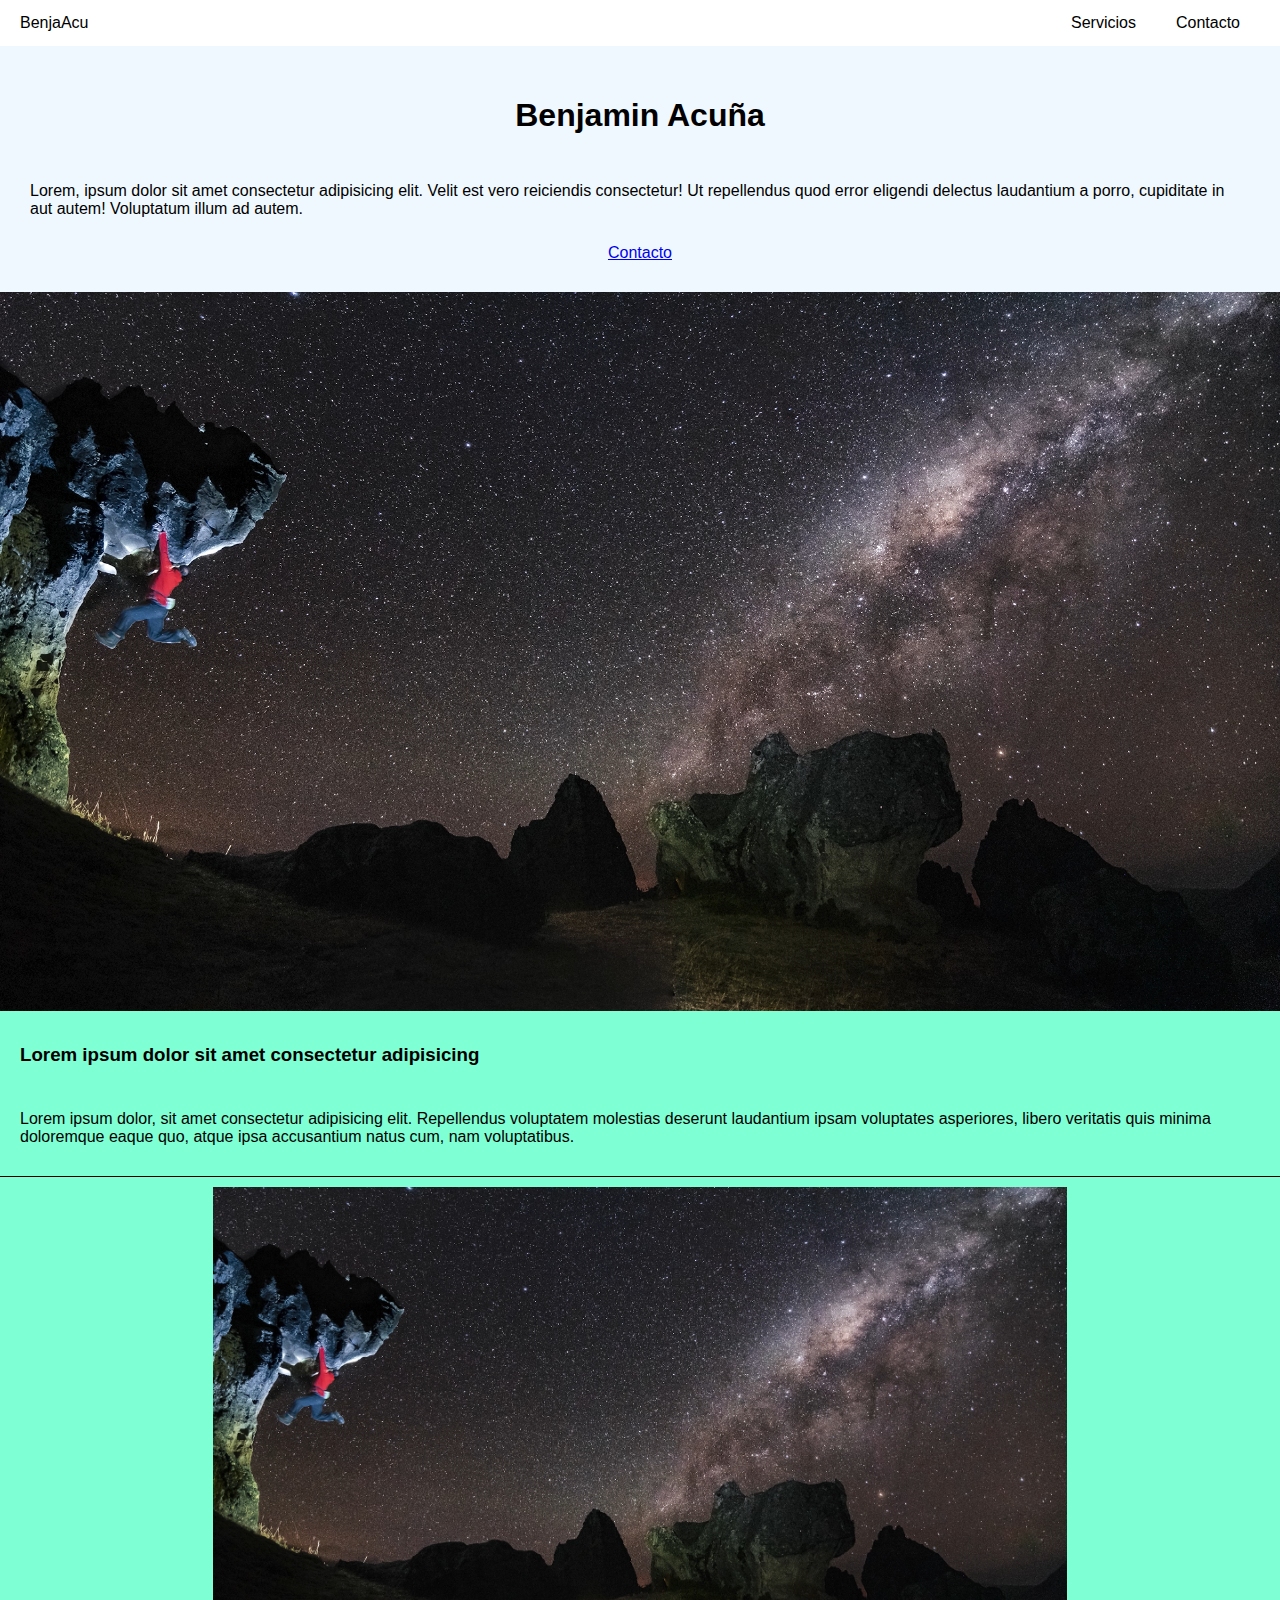
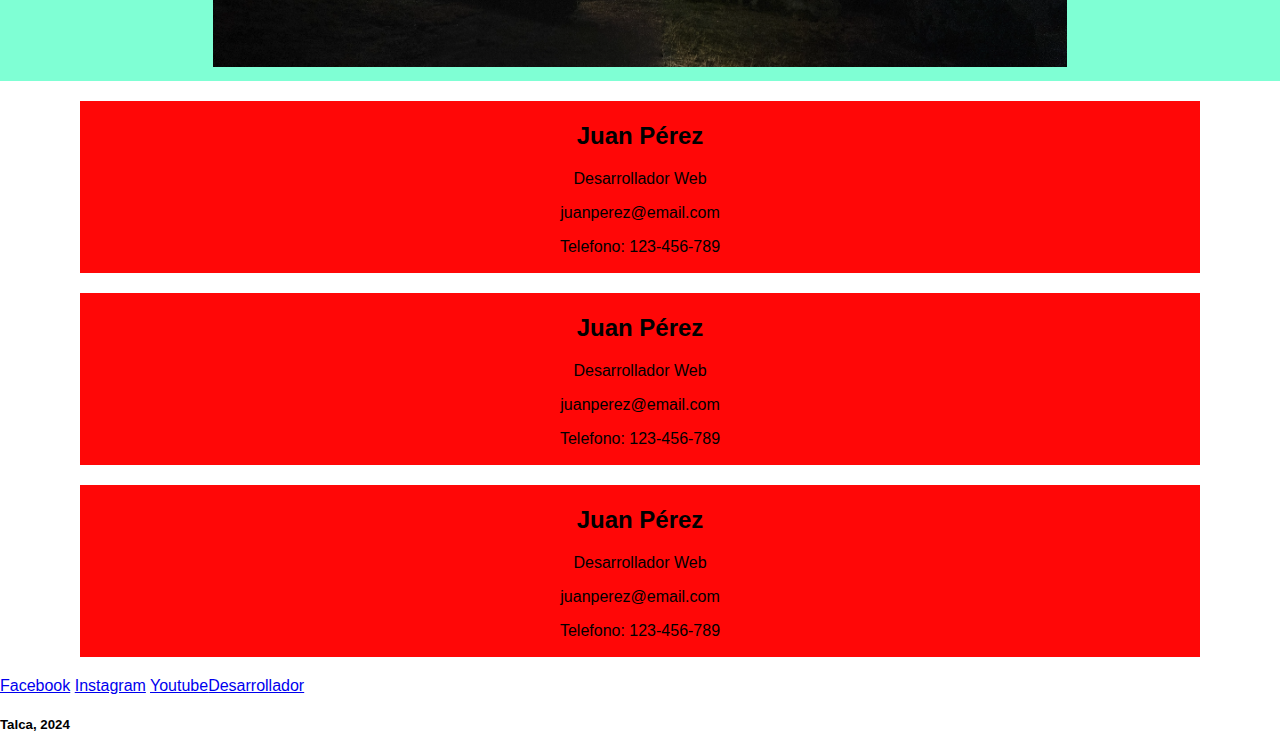
==== Index.html @ 5e01893e "Versión 1" ====
<!DOCTYPE html>
<html lang="es">

<head>
    <meta charset="UTF-8">
    <meta name="viewport" content="width=device-width, initial-scale=1.0">
    <title>BenjaAcu</title>
    <link rel="stylesheet" href="estilos.css">
</head>

<body>
    <div class="container">
        <header>
            <div class="navbar">
                <div class="logo">BenjaAcu</div>
                <nav class="menu">
                    <a class="menu1" href="#">Servicios</a>
                    <a class="menu2" href="#">Contacto</a>
                </nav>
            </div>
        </header>

        <section class="Tittle">
            <h1>Benjamin Acuña</h1>
            <p>Lorem, ipsum dolor sit amet consectetur adipisicing elit. Velit est vero reiciendis consectetur! Ut repellendus quod error eligendi delectus laudantium a porro, cupiditate in aut autem! Voluptatum illum ad autem.</p>
            <a class="menu" href="#">Contacto</a>
        </section>

        <div class="imagen">
            <img src="Imagen_1.png" alt="Escalada de noche">
        </div>

        <section class="texto3">
            <h3>Lorem ipsum dolor sit amet consectetur adipisicing</h3>
            <p>Lorem ipsum dolor, sit amet consectetur adipisicing elit. Repellendus voluptatem molestias deserunt laudantium ipsam voluptates asperiores, libero veritatis quis minima doloremque eaque quo, atque ipsa accusantium natus cum, nam voluptatibus.</p>
        </section>

        <div class="parte3">
            <img src="Imagen_1.png" alt="Escalada de noche">
        </div>

    </div>

    <div class="tarjetas">
        <div class="card1">
            <h2>Juan Pérez</h2>
            <p class="title">Desarrollador Web</p>
            <p class="info">juanperez@email.com</p>
            <p class="info">Telefono: 123-456-789</p>
        </div>
        <div class="card2">
            <h2>Juan Pérez</h2>
            <p class="title">Desarrollador Web</p>
            <p class="info">juanperez@email.com</p>
            <p class="info">Telefono: 123-456-789</p>
        </div>
        <div class="card3">
            <h2>Juan Pérez</h2>
            <p class="title">Desarrollador Web</p>
            <p class="info">juanperez@email.com</p>
            <p class="info">Telefono: 123-456-789</p>
        </div>
    </div>

    <footer class="footer">
        <div class="iconos">
            <a href="https://www.facebook.com" target="b">Facebook</a>
            <a href="https://www.instagram.com" target="b">Instagram</a>
            <a href="https://www.youtube.com" target="b">Youtube</a>
        </div>
        <div class="desarrollador">
            <a href="https://www.facebook.com" target="b">Desarrollador</a>
        </div>
    </footer>

    <footer>
        <h5>Talca, 2024</h5>
    </footer>
</body>

</html>
---- estilos.css ----
/* estilos.css */

body {
    margin: 0;
    font-family: Arial, sans-serif;
}

.navbar {
    background-color: #ffffff;
    overflow: hidden;
    display: flex;
    justify-content: space-between;
    align-items: center;
    padding: 0px 20px;
}

.navbar a {

    color: rgb(0, 0, 0);
    padding: 14px 20px;
    text-decoration: none;
    display: block;
}

.navbar a:hover {
    background-color: #c0c0c0;
}


.navbar .menu {
    display: flex;
}

.Tittle {
    background-color: aliceblue;
    padding: 30px;
    display: grid;
    place-items: center;
    gap: 10px;

}
.imagen{
    display: flex;
    width: 100%;
    height: 100%;
    overflow: hidden;
}
.imagen img {
    width: 100%;
    height: 100%;
    object-fit: cover;
}

.texto3{
    background-color: aquamarine;
    padding: 14px 20px;
    display: grid;
    gap: 10px;
}

.parte3{
    border-top: 1px solid rgb(0, 0, 0);
    background-color: aquamarine;
    text-align: center;
    padding: 10px 30px 10px ;

}

.parte3 img{
    width: 70%;
    height: 70%;
}



.card1, .card2, .card3  {
    text-align: center;
    border: solid 1px #ff0707;
    margin: 20px 80px;
    background-color: #ff0707;
    place-items: center;
}

.footer{
    display: flex;

}
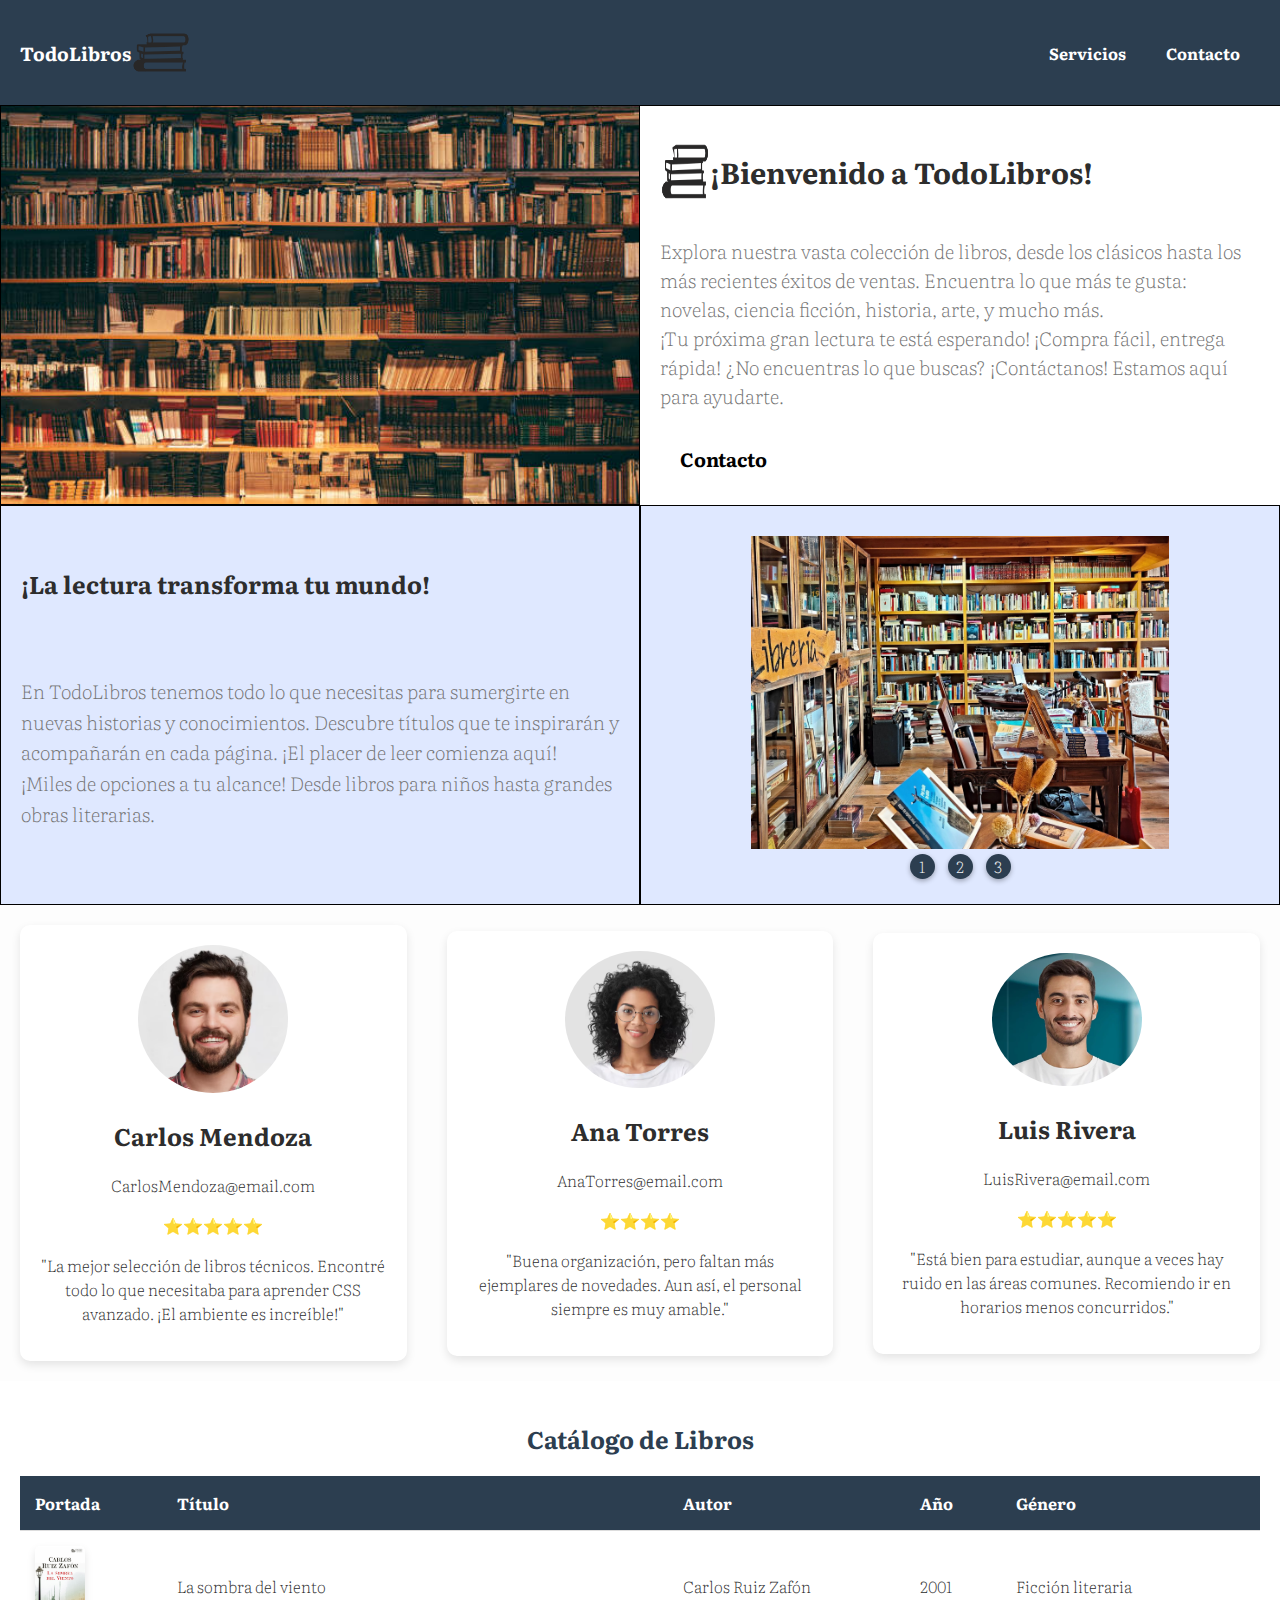
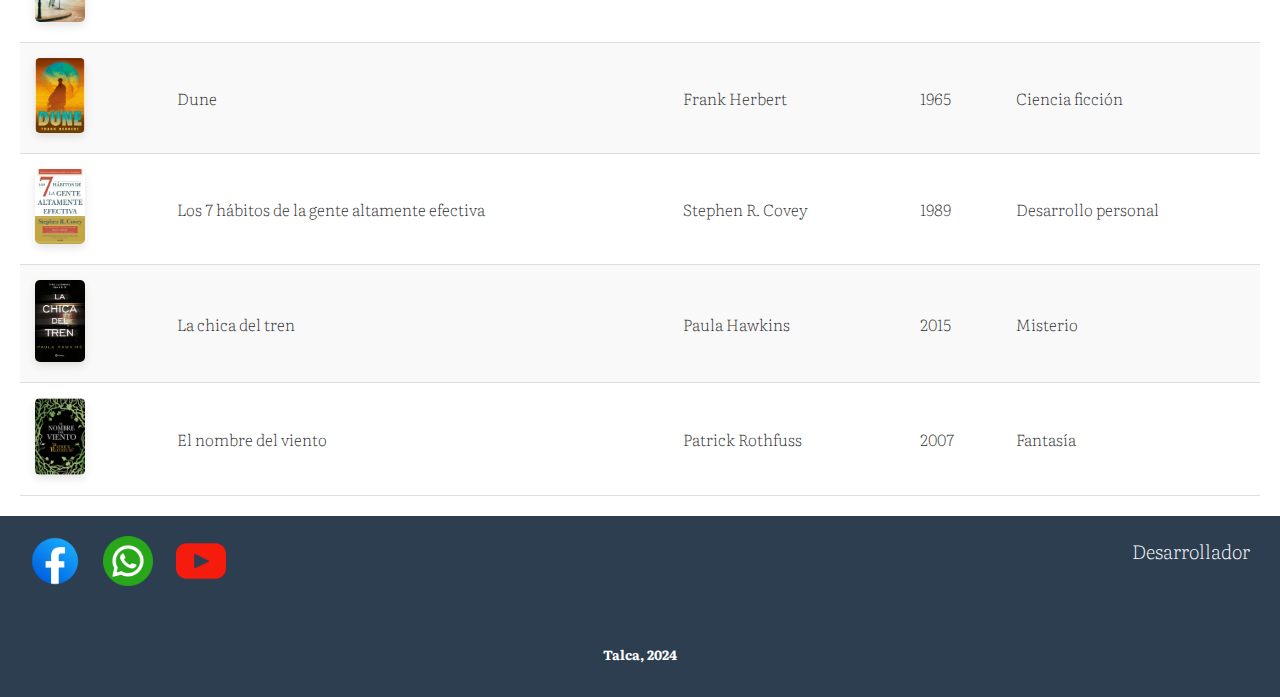
==== commit 39c026b6: "Version2" ====
--- a/Index.html
+++ b/Index.html
@@ -4,78 +4,163 @@
 <head>
     <meta charset="UTF-8">
     <meta name="viewport" content="width=device-width, initial-scale=1.0">
-    <title>BenjaAcu</title>
+    <title>TodoLibros</title>
     <link rel="stylesheet" href="estilos.css">
+    <link rel="preconnect" href="https://fonts.googleapis.com">
+    <link rel="preconnect" href="https://fonts.gstatic.com" crossorigin>
+    <link href="https://fonts.googleapis.com/css2?family=Literata:ital,opsz@1,7..72&display=swap" rel="stylesheet">
 </head>
 
-<body>
+<body class="literata-custom">
+    <div class="navbar">
+        <div class="logo">
+            <h3>TodoLibros</h3>
+            <img src="logo.webp" alt="logo">
+        </div>
+        <nav class="menu">
+            <a href="#" class="menu1">Servicios</a>
+            <a href="#" class="menu2">Contacto</a>
+        </nav>
+    </div>
     <div class="container">
-        <header>
-            <div class="navbar">
-                <div class="logo">BenjaAcu</div>
-                <nav class="menu">
-                    <a class="menu1" href="#">Servicios</a>
-                    <a class="menu2" href="#">Contacto</a>
-                </nav>
+        <div class="Titulo">
+
+            <div class="titulo_titulo">
+                <img src="logo.webp" alt="logo">
+                <h2>¡Bienvenido a TodoLibros!</h2>
             </div>
-        </header>
 
-        <section class="Tittle">
-            <h1>Benjamin Acuña</h1>
-            <p>Lorem, ipsum dolor sit amet consectetur adipisicing elit. Velit est vero reiciendis consectetur! Ut repellendus quod error eligendi delectus laudantium a porro, cupiditate in aut autem! Voluptatum illum ad autem.</p>
-            <a class="menu" href="#">Contacto</a>
-        </section>
+            <p>Explora nuestra vasta colección de libros, desde los clásicos hasta los más recientes éxitos de ventas.
+                Encuentra lo que más te gusta: novelas, ciencia ficción, historia, arte, y mucho más. <br> ¡Tu próxima
+                gran lectura te está esperando!
+                ¡Compra fácil, entrega rápida!
+                ¿No encuentras lo que buscas? ¡Contáctanos! Estamos aquí para ayudarte.</p>
+            <a href="#" class="menu">Contacto</a>
+        </div>
 
         <div class="imagen">
-            <img src="Imagen_1.png" alt="Escalada de noche">
+            <img src="imgane 1.jpg" alt="libreria">
         </div>
 
-        <section class="texto3">
-            <h3>Lorem ipsum dolor sit amet consectetur adipisicing</h3>
-            <p>Lorem ipsum dolor, sit amet consectetur adipisicing elit. Repellendus voluptatem molestias deserunt laudantium ipsam voluptates asperiores, libero veritatis quis minima doloremque eaque quo, atque ipsa accusantium natus cum, nam voluptatibus.</p>
-        </section>
+        <div class="texto3">
+            <h2>¡La lectura transforma tu mundo!</h2>
+            <p>En TodoLibros tenemos todo lo que necesitas para sumergirte en nuevas historias y conocimientos. Descubre
+                títulos que te inspirarán y acompañarán en cada página. ¡El placer de leer comienza aquí! <br>
+                ¡Miles de opciones a tu alcance! Desde libros para niños hasta grandes obras literarias.
+            </p>
+        </div>
 
         <div class="parte3">
-            <img src="Imagen_1.png" alt="Escalada de noche">
+            <div class="slider-container">
+                <img id="img1" class="slider-item" src="imagen 2.webp" />
+                <img id="img2" class="slider-item" src="imagen 3.avif" />
+                <img id="img3" class="slider-item" src="imagen 5.jpg" />
+            </div>
+            <a href="#img1" class="botonpequeno">1</a>
+            <a href="#img2" class="botonpequeno">2</a>
+            <a href="#img3" class="botonpequeno">3</a>
+        </div>
+    </div>
+
+    <div class="tarjetas">
+
+        <div class="card1">
+            <img src="Captura de pantalla 2025-04-10 185910.png" alt="persona">
+            <h2>Carlos Mendoza</h2>
+            <p class="info">CarlosMendoza@email.com</p>
+            <p class="title">⭐⭐⭐⭐⭐</p>
+            <p class="info">"La mejor selección de libros técnicos. Encontré todo lo que necesitaba para aprender CSS
+                avanzado. ¡El ambiente es increíble!"</p>
+        </div>
+
+        <div class="card2">
+            <img src="Captura de pantalla 2025-04-10 185932.png" alt="persona">
+            <h2>Ana Torres</h2>
+            <p class="info">AnaTorres@email.com</p>
+            <p class="title">⭐⭐⭐⭐</p>
+            <p class="info">"Buena organización, pero faltan más ejemplares de novedades. Aun así, el personal siempre
+                es muy amable."</p>
+        </div>
+
+        <div class="card3">
+
+            <img src="Captura de pantalla 2025-04-10 185949.png" alt="persona">
+            <h2>Luis Rivera</h2>
+            <p class="info">LuisRivera@email.com</p>
+            <p class="title">⭐⭐⭐⭐⭐</p>
+            <p class="info">"Está bien para estudiar, aunque a veces hay ruido en las áreas comunes. Recomiendo ir en
+                horarios menos concurridos."</p>
         </div>
 
     </div>
 
-    <div class="tarjetas">
-        <div class="card1">
-            <h2>Juan Pérez</h2>
-            <p class="title">Desarrollador Web</p>
-            <p class="info">juanperez@email.com</p>
-            <p class="info">Telefono: 123-456-789</p>
+    <section id="catalogo">
+        <h2>Catálogo de Libros</h2>
+        <table class="tabla-libros">
+            <thead>
+                <tr>
+                    <th>Portada</th>
+                    <th>Título</th>
+                    <th>Autor</th>
+                    <th>Año</th>
+                    <th>Género</th>
+                </tr>
+            </thead>
+            <tbody>
+                <tr>
+                    <td><img src="La sombra del viento.jpg" alt="La sombra del viento" width="100"></td>
+                    <td>La sombra del viento</td>
+                    <td>Carlos Ruiz Zafón</td>
+                    <td>2001</td>
+                    <td>Ficción literaria</td>
+                </tr>
+                <tr>
+                    <td><img src="Dune.webp" alt="Dune" width="100"></td>
+                    <td>Dune</td>
+                    <td>Frank Herbert</td>
+                    <td>1965</td>
+                    <td>Ciencia ficción</td>
+                </tr>
+                <tr>
+                    <td><img src="Los 7 hábitos de la gente altamente efectiva.webp" alt="Los 7 hábitos de la gente altamente efectiva" width="100"></td>
+                    <td>Los 7 hábitos de la gente altamente efectiva</td>
+                    <td>Stephen R. Covey</td>
+                    <td>1989</td>
+                    <td>Desarrollo personal</td>
+                </tr>
+                <tr>
+                    <td><img src="La chica del tren.jpg" alt="La chica del tren" width="100"></td>
+                    <td>La chica del tren</td>
+                    <td>Paula Hawkins</td>
+                    <td>2015</td>
+                    <td>Misterio</td>
+                </tr>
+                <tr>
+                    <td><img src="El nombre del viento.webp" alt="El nombre del viento" width="100"></td>
+                    <td>El nombre del viento</td>
+                    <td>Patrick Rothfuss</td>
+                    <td>2007</td>
+                    <td>Fantasía</td>
+                </tr>
+            </tbody>
+        </table>
+
+    </section>
+
+    <div class="footer">
+        <div class="iconos">
+            <a href="https://www.facebook.com" target="link"><img src="face2.webp" alt=""></a>
+            <a href="https://www.whatsApp.com" target="link"><img src="wsp3.png" alt=""></a>
+            <a href="https://www.youtube.com" target="link"><img src="youtube.png" alt=""></a>
         </div>
-        <div class="card2">
-            <h2>Juan Pérez</h2>
-            <p class="title">Desarrollador Web</p>
-            <p class="info">juanperez@email.com</p>
-            <p class="info">Telefono: 123-456-789</p>
-        </div>
-        <div class="card3">
-            <h2>Juan Pérez</h2>
-            <p class="title">Desarrollador Web</p>
-            <p class="info">juanperez@email.com</p>
-            <p class="info">Telefono: 123-456-789</p>
+        <div class="desarrollador">
+            <a href="desarrollador.html" target="link">Desarrollador</a>
         </div>
     </div>
-
-    <footer class="footer">
-        <div class="iconos">
-            <a href="https://www.facebook.com" target="b">Facebook</a>
-            <a href="https://www.instagram.com" target="b">Instagram</a>
-            <a href="https://www.youtube.com" target="b">Youtube</a>
-        </div>
-        <div class="desarrollador">
-            <a href="https://www.facebook.com" target="b">Desarrollador</a>
-        </div>
-    </footer>
 
     <footer>
         <h5>Talca, 2024</h5>
     </footer>
 </body>
 
-</html>
+</html>--- a/estilos.css
+++ b/estilos.css
@@ -1,87 +1,383 @@
-/* estilos.css */
+:root {
+    --primary-color: #ff6347;
+    --secondary-color: #4db8b8;
+    --background-color: #fdfdfd;
+    --text-color-primary: #2d2d2d;
+    --text-color-secondary: #737373;
+    --hover-color: #fffffe;
+}
 
 body {
     margin: 0;
-    font-family: Arial, sans-serif;
+    background-color: var(--background-color);
+    color: var(--text-color-primary);
+}
+
+.literata-custom {
+    font-family: "Literata", serif;
+    font-optical-sizing: auto;
+    font-weight: 200;
+    font-style: normal;
 }
 
 .navbar {
-    background-color: #ffffff;
-    overflow: hidden;
+    background-color: #2c3e50;
     display: flex;
     justify-content: space-between;
     align-items: center;
-    padding: 0px 20px;
+    padding: 20px;
+    box-shadow: 0 10px 50px rgba(0, 0, 0, 0.1);
 }
 
 .navbar a {
-
+    color: white;
+    padding: 14px 20px;
+    text-decoration: none;
+    display: block;
+    font-weight: bold;
+}
+
+.navbar h3 {
+    color: white;
+}
+
+.navbar a:hover {
+    background-color: var(--hover-color);
+    color: black;
+}
+
+.logo {
+    display: flex;
+}
+
+.logo img {
+    width: 60px;
+    height: auto;
+}
+
+.navbar .menu {
+    display: flex;
+}
+
+.Titulo {
+    font-size: 1.2rem;
+    background-color: rgb(255, 255, 255);
+    padding: 20px;
+    display: grid;
+    place-items: center;
+    text-align: center;
+    border-top: 1px solid rgb(0, 0, 0);
+}
+.titulo_titulo{
+    display: flex;
+}
+
+.Titulo h2 {
+    color: var(--text-color-primary);
+}
+
+.Titulo p {
+    color: var(--text-color-secondary);
+}
+
+.Titulo img {
+    width: 50px;
+    height: auto;
+}
+.Titulo a{
     color: rgb(0, 0, 0);
     padding: 14px 20px;
     text-decoration: none;
     display: block;
-}
-
-.navbar a:hover {
-    background-color: #c0c0c0;
-}
-
-
-.navbar .menu {
-    display: flex;
-}
-
-.Tittle {
-    background-color: aliceblue;
-    padding: 30px;
+    font-weight: bold;
+
+}
+
+.Titulo a:hover {
+    background-color: black;
+    color: rgb(255, 255, 255);
+}
+.imagen {
+    width: 100%;
+    height: 300px;
+    overflow: hidden;
+    border: 1px solid rgb(0, 0, 0);
+}
+
+.imagen img {
+    width: 100%;
+    height: 100%;
+    object-fit: cover;
+}
+
+.texto3 {
+    background-color: #dfe8ff;
+    padding: 40px 20px;
+    display: grid;
+    gap: 20px;
+    text-align: center;
+    border: 1px solid rgb(0, 0, 0);
+}
+
+.texto3 h3 {
+    color: var(--text-color-primary);
+}
+
+.texto3 p {
+    font-size: 1.2rem;
+    color: var(--text-color-secondary);
+    line-height: 1.6;
+    max-width: 900px;
+    margin: 0 auto;
+}
+
+.parte3 {
+    border: 1px solid rgb(0, 0, 0);
+    background-color: #dfe8ff;;
+    text-align: center;
+    padding: 20px;
+}
+
+.parte3 img {
+    width: 70%;
+    height: auto;
+    margin-top: 10px;
+}
+
+.tarjetas {
     display: grid;
     place-items: center;
-    gap: 10px;
-
-}
-.imagen{
-    display: flex;
-    width: 100%;
+    text-align: center;
+}
+
+.tarjetas img {
+    border-radius: 99%;
+    width: 150px;
     height: 100%;
-    overflow: hidden;
-}
-.imagen img {
+}
+
+.card1,
+.card2,
+.card3 {
+    width: 500px;
+    height: auto;
+    border-radius: 10px;
+    box-shadow: 0 4px 10px rgba(0, 0, 0, 0.1);
+    color: var(--text-color-primary);
+    background-color: white;
+    margin: 20px;
+    padding: 20px;
+    text-align: center;
+    transform: translateY(0px);
+    transition: transform 0.3s ease, box-shadow 0.3s ease;
+}
+
+.card1:hover,
+.card2:hover,
+.card3:hover {
+    transform: translateY(-10px);
+    box-shadow: 0 8px 20px rgba(0, 0, 0, 0.2);
+}
+
+.card img {
+    width: 100%;
+    height: 200px;
+    object-fit: cover;
+    border-radius: 8px;
+}
+
+.card h2 {
+    font-size: 1.5rem;
+    margin: 10px 0;
+}
+
+.card .Titulo {
+    font-size: 1rem;
+    color: var(--text-color-secondary);
+    margin-bottom: 10px;
+}
+
+.card .info {
+    font-size: 0.9rem;
+    color: var(--text-color-secondary);
+    margin: 5px 0;
+}
+
+.footer {
+    display: grid;
+    justify-content: center;
+    padding: 20px;
+    background-color: #2c3e50;
+    /* Azul grisáceo */
+    color: white;
+    text-align: center;
+}
+
+.footer a {
+    color: white;
+    margin: 0 10px;
+    text-decoration: none;
+    font-size: 1.2rem;
+}
+
+.footer .desarrollador a {
+    color: white;
+    font-size: 1.2rem;
+    text-decoration: none;
+}
+
+.footer .iconos a:hover,
+.footer .desarrollador a:hover {
+    color: var(--hover-color);
+}
+
+footer {
+    background-color: #2c3e50;
+    color: white;
+    padding: 10px;
+    text-align: center;
+}
+
+.slider-container {
+    display: flex;
+    overflow-x: auto;
+    scroll-snap-type: x mandatory;
+    scroll-behavior: smooth;
+    width: 70%;
+    height: 90%;
+    margin: 0 auto;
+    scrollbar-width: none;
+    -ms-overflow-style: none;
+}
+
+.slider-container::-webkit-scrollbar {
+    display: none;
+}
+
+.slider-item {
+    flex: 0 0 100%;
     width: 100%;
     height: 100%;
     object-fit: cover;
-}
-
-.texto3{
-    background-color: aquamarine;
-    padding: 14px 20px;
-    display: grid;
-    gap: 10px;
-}
-
-.parte3{
-    border-top: 1px solid rgb(0, 0, 0);
-    background-color: aquamarine;
-    text-align: center;
-    padding: 10px 30px 10px ;
-
-}
-
-.parte3 img{
-    width: 70%;
-    height: 70%;
-}
-
-
-
-.card1, .card2, .card3  {
-    text-align: center;
-    border: solid 1px #ff0707;
-    margin: 20px 80px;
-    background-color: #ff0707;
-    place-items: center;
-}
-
-.footer{
-    display: flex;
-
+    scroll-snap-align: start;
+}
+
+.botonpequeno {
+    display: inline-flex;
+    align-items: center;
+    justify-content: center;
+    width: 25px;
+    height: 25px;
+    border-radius: 50%;
+    background-color: #2c3e50;
+    color: #f4f4f4;
+    text-decoration: none;
+    margin: 5px;
+    box-shadow: 0 2px 5px rgba(0, 0, 0, 0.3);
+}
+
+.iconos img {
+    width: 50px;
+    height: 50px;
+}
+
+#catalogo {
+    padding: 20px;
+    background-color: #ffffff;
+}
+
+#catalogo h2 {
+    text-align: center;
+    color: #2c3e50;
+}
+
+.tabla-libros {
+    width: 100%;
+    border-collapse: collapse;
+    margin-top: 20px;
+}
+
+.tabla-libros th,
+.tabla-libros td {
+    padding: 15px;
+    text-align: left;
+    border-bottom: 1px solid #ddd;
+}
+
+.tabla-libros th {
+    background-color: #2c3e50;
+    color: white;
+}
+
+.tabla-libros tr:nth-child(even) {
+    background-color: #f9f9f9;
+}
+
+.tabla-libros tr:hover {
+    background-color: #ecf0f1;
+}
+
+.tabla-libros img {
+    width: 50px;
+    height: auto;
+    border-radius: 5px;
+    box-shadow: 0 4px 8px rgba(0, 0, 0, 0.1);
+}
+
+@media screen and (min-width: 1024px) {
+    .container {
+        display: grid;
+        grid-template-columns: 1fr 1fr;
+        align-items: center;
+    }
+
+    .imagen {
+        order: 0;
+        width: 100%;
+        height: 400px;
+        box-sizing: border-box;
+    }
+
+    .imagen img {
+        order: 1;
+        width: 100%;
+        height: 400px;
+        box-sizing: border-box;
+    }
+
+    .Titulo {
+        order: 2;
+        width: 100%;
+        height: 400px;
+        box-sizing: border-box;
+        display: grid;
+        text-align: left;
+        justify-items: start;
+    }
+
+    .texto3 {
+        order: 3;
+        width: 100%;
+        height: 400px;
+        box-sizing: border-box;
+        text-align: left;
+        justify-items: start;
+    }
+
+    .parte3 {
+        order: 4;
+        width: 100%;
+        height: 400px;
+        box-sizing: border-box;
+    }
+
+    .tarjetas {
+        display: flex;
+        justify-content: center;
+    }
+
+    .footer {
+        display: flex;
+        justify-content: space-between;
+    }
 }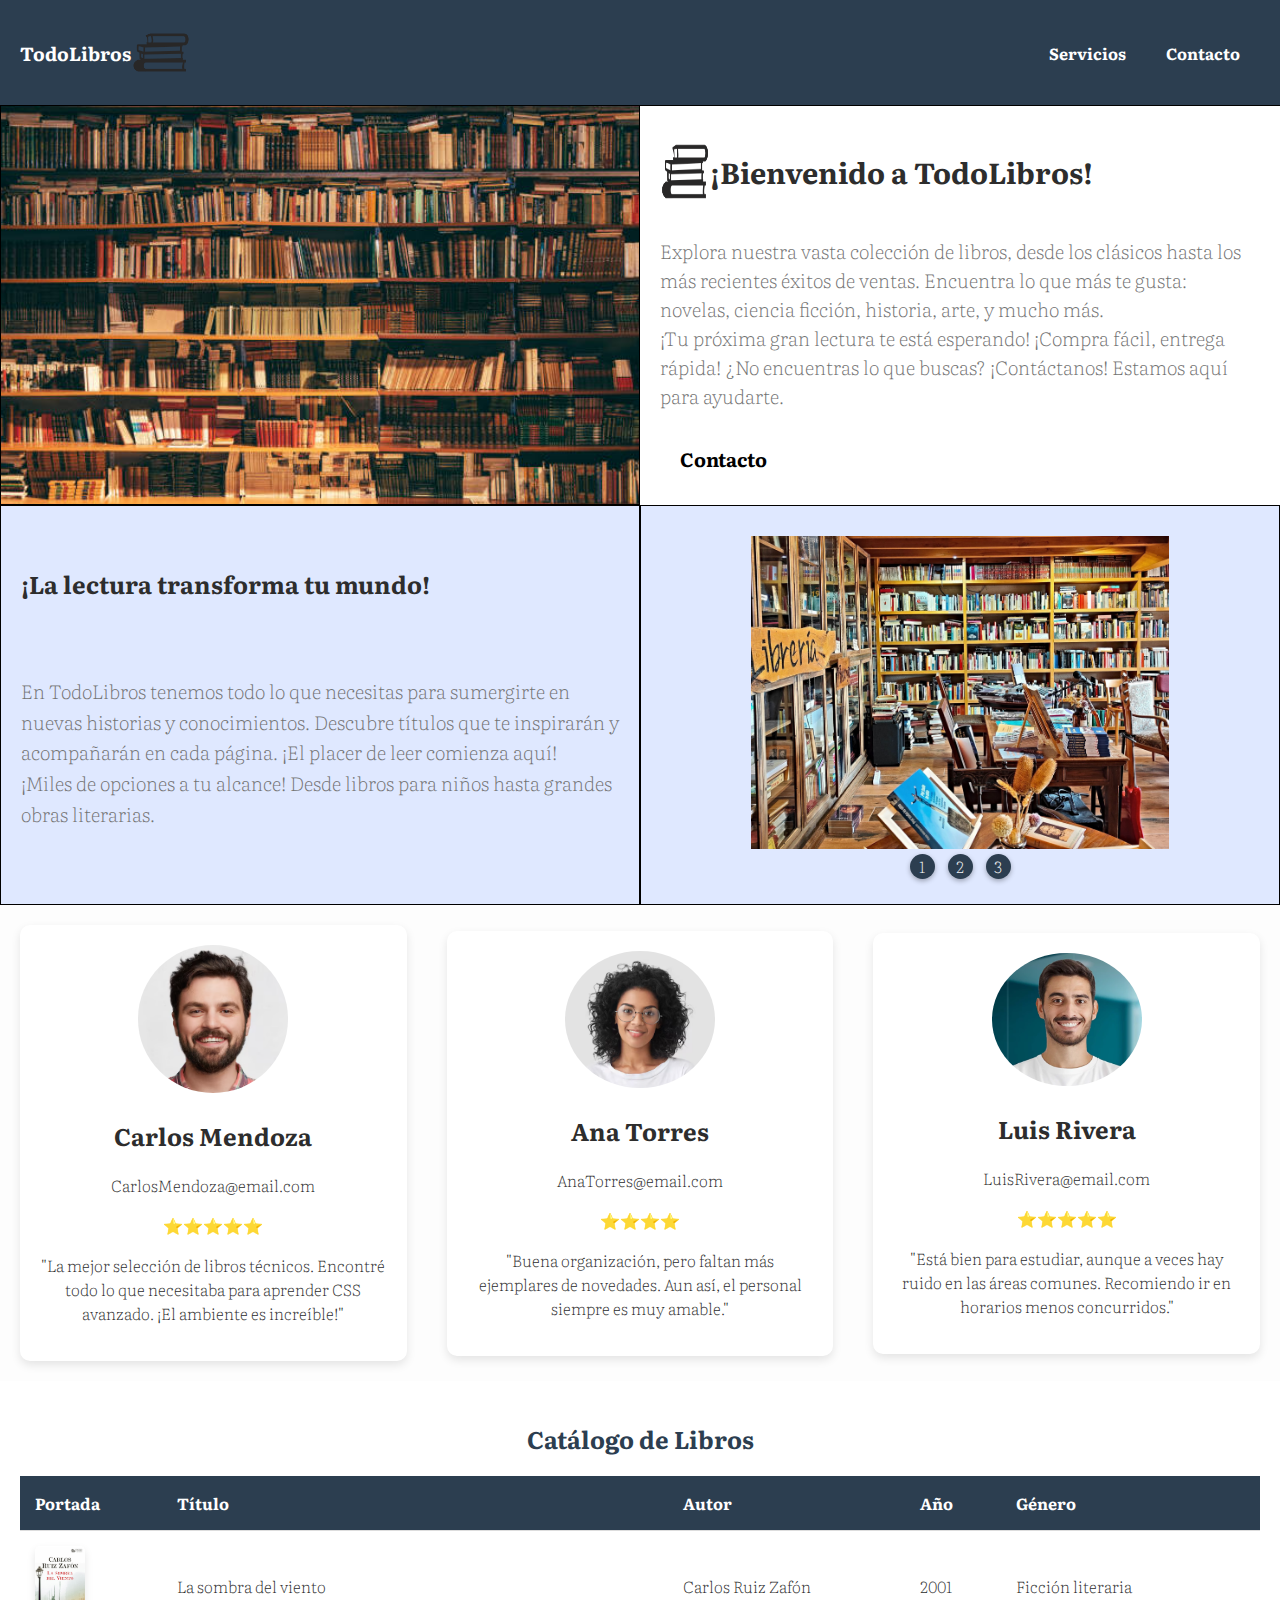
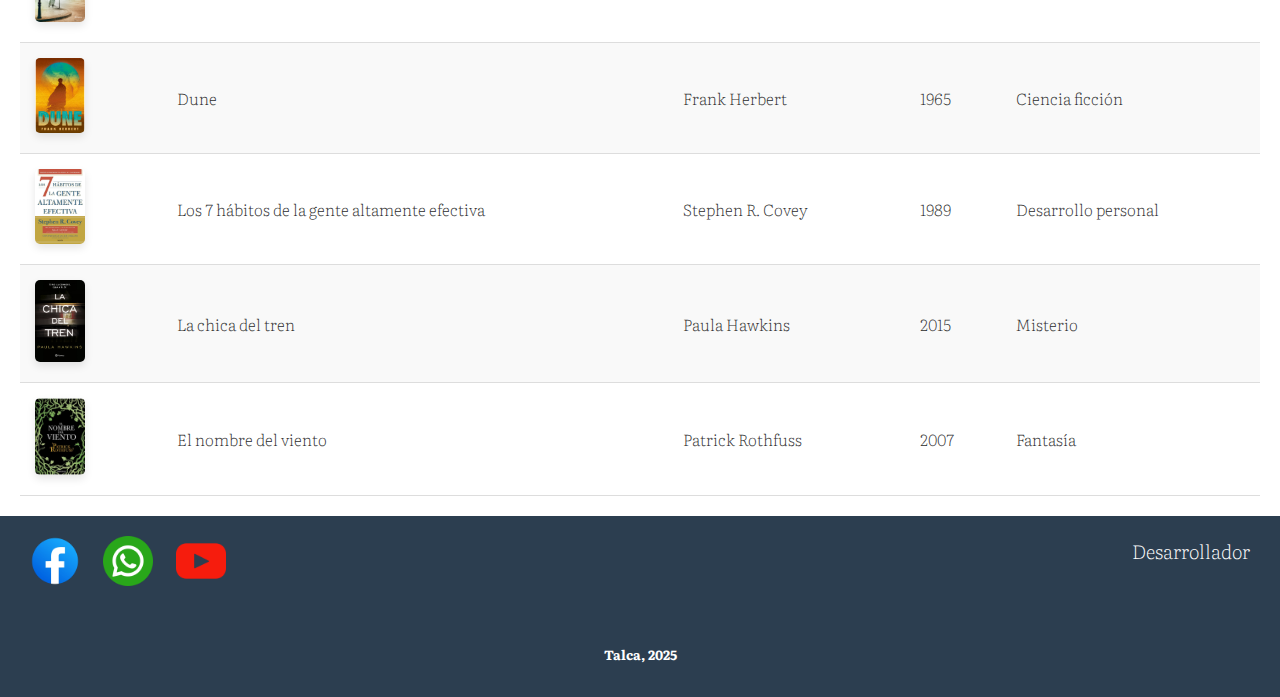
==== commit 5d208d02: "v4" ====
--- a/Index.html
+++ b/Index.html
@@ -5,7 +5,7 @@
     <meta charset="UTF-8">
     <meta name="viewport" content="width=device-width, initial-scale=1.0">
     <title>TodoLibros</title>
-    <link rel="stylesheet" href="estilos.css">
+    <link rel="stylesheet" href="estilos/estilos.css">
     <link rel="preconnect" href="https://fonts.googleapis.com">
     <link rel="preconnect" href="https://fonts.gstatic.com" crossorigin>
     <link href="https://fonts.googleapis.com/css2?family=Literata:ital,opsz@1,7..72&display=swap" rel="stylesheet">
@@ -15,7 +15,7 @@
     <div class="navbar">
         <div class="logo">
             <h3>TodoLibros</h3>
-            <img src="logo.webp" alt="logo">
+            <img src="Imagenes/logo.webp" alt="logo">
         </div>
         <nav class="menu">
             <a href="#" class="menu1">Servicios</a>
@@ -26,7 +26,7 @@
         <div class="Titulo">
 
             <div class="titulo_titulo">
-                <img src="logo.webp" alt="logo">
+                <img src="Imagenes/logo.webp" alt="logo">
                 <h2>¡Bienvenido a TodoLibros!</h2>
             </div>
 
@@ -39,7 +39,7 @@
         </div>
 
         <div class="imagen">
-            <img src="imgane 1.jpg" alt="libreria">
+            <img src="Imagenes/imgane 1.jpg" alt="libreria">
         </div>
 
         <div class="texto3">
@@ -52,9 +52,9 @@
 
         <div class="parte3">
             <div class="slider-container">
-                <img id="img1" class="slider-item" src="imagen 2.webp" />
-                <img id="img2" class="slider-item" src="imagen 3.avif" />
-                <img id="img3" class="slider-item" src="imagen 5.jpg" />
+                <img id="img1" class="slider-item" src="Imagenes/imagen 2.webp" />
+                <img id="img2" class="slider-item" src="Imagenes/imagen 3.avif" />
+                <img id="img3" class="slider-item" src="Imagenes/imagen 5.jpg" />
             </div>
             <a href="#img1" class="botonpequeno">1</a>
             <a href="#img2" class="botonpequeno">2</a>
@@ -65,7 +65,7 @@
     <div class="tarjetas">
 
         <div class="card1">
-            <img src="Captura de pantalla 2025-04-10 185910.png" alt="persona">
+            <img src="Imagenes/Captura de pantalla 2025-04-10 185910.png" alt="persona">
             <h2>Carlos Mendoza</h2>
             <p class="info">CarlosMendoza@email.com</p>
             <p class="title">⭐⭐⭐⭐⭐</p>
@@ -74,7 +74,7 @@
         </div>
 
         <div class="card2">
-            <img src="Captura de pantalla 2025-04-10 185932.png" alt="persona">
+            <img src="Imagenes/Captura de pantalla 2025-04-10 185932.png" alt="persona">
             <h2>Ana Torres</h2>
             <p class="info">AnaTorres@email.com</p>
             <p class="title">⭐⭐⭐⭐</p>
@@ -84,7 +84,7 @@
 
         <div class="card3">
 
-            <img src="Captura de pantalla 2025-04-10 185949.png" alt="persona">
+            <img src="Imagenes/Captura de pantalla 2025-04-10 185949.png" alt="persona">
             <h2>Luis Rivera</h2>
             <p class="info">LuisRivera@email.com</p>
             <p class="title">⭐⭐⭐⭐⭐</p>
@@ -108,35 +108,35 @@
             </thead>
             <tbody>
                 <tr>
-                    <td><img src="La sombra del viento.jpg" alt="La sombra del viento" width="100"></td>
+                    <td><img src="Imagenes/La sombra del viento.jpg" alt="La sombra del viento" width="100"></td>
                     <td>La sombra del viento</td>
                     <td>Carlos Ruiz Zafón</td>
                     <td>2001</td>
                     <td>Ficción literaria</td>
                 </tr>
                 <tr>
-                    <td><img src="Dune.webp" alt="Dune" width="100"></td>
+                    <td><img src="Imagenes/Dune.webp" alt="Dune" width="100"></td>
                     <td>Dune</td>
                     <td>Frank Herbert</td>
                     <td>1965</td>
                     <td>Ciencia ficción</td>
                 </tr>
                 <tr>
-                    <td><img src="Los 7 hábitos de la gente altamente efectiva.webp" alt="Los 7 hábitos de la gente altamente efectiva" width="100"></td>
+                    <td><img src="Imagenes/Los 7 hábitos de la gente altamente efectiva.webp" alt="Los 7 hábitos de la gente altamente efectiva" width="100"></td>
                     <td>Los 7 hábitos de la gente altamente efectiva</td>
                     <td>Stephen R. Covey</td>
                     <td>1989</td>
                     <td>Desarrollo personal</td>
                 </tr>
                 <tr>
-                    <td><img src="La chica del tren.jpg" alt="La chica del tren" width="100"></td>
+                    <td><img src="Imagenes/La chica del tren.jpg" alt="La chica del tren" width="100"></td>
                     <td>La chica del tren</td>
                     <td>Paula Hawkins</td>
                     <td>2015</td>
                     <td>Misterio</td>
                 </tr>
                 <tr>
-                    <td><img src="El nombre del viento.webp" alt="El nombre del viento" width="100"></td>
+                    <td><img src="Imagenes/El nombre del viento.webp" alt="El nombre del viento" width="100"></td>
                     <td>El nombre del viento</td>
                     <td>Patrick Rothfuss</td>
                     <td>2007</td>
@@ -149,9 +149,9 @@
 
     <div class="footer">
         <div class="iconos">
-            <a href="https://www.facebook.com" target="link"><img src="face2.webp" alt=""></a>
-            <a href="https://www.whatsApp.com" target="link"><img src="wsp3.png" alt=""></a>
-            <a href="https://www.youtube.com" target="link"><img src="youtube.png" alt=""></a>
+            <a href="https://www.facebook.com" target="link"><img src="Imagenes/face2.webp" alt=""></a>
+            <a href="https://www.whatsApp.com" target="link"><img src="Imagenes/wsp3.png" alt=""></a>
+            <a href="https://www.youtube.com" target="link"><img src="Imagenes/youtube.png" alt=""></a>
         </div>
         <div class="desarrollador">
             <a href="desarrollador.html" target="link">Desarrollador</a>
@@ -159,7 +159,7 @@
     </div>
 
     <footer>
-        <h5>Talca, 2024</h5>
+        <h5>Talca, 2025</h5>
     </footer>
 </body>
 
--- a/estilos/estilos.css
+++ b/estilos/estilos.css
@@ -0,0 +1,390 @@
+:root {
+    --primary-color: #ff6347;
+    --secondary-color: #4db8b8;
+    --background-color: #fdfdfd;
+    --text-color-primary: #2d2d2d;
+    --text-color-secondary: #737373;
+    --hover-color: #fffffe;
+}
+
+body {
+    margin: 0;
+    background-color: var(--background-color);
+    color: var(--text-color-primary);
+}
+
+.literata-custom {
+    font-family: "Literata", serif;
+    font-optical-sizing: auto;
+    font-weight: 200;
+    font-style: normal;
+}
+
+.navbar {
+    background-color: #2c3e50;
+    display: flex;
+    justify-content: space-between;
+    align-items: center;
+    padding: 20px;
+    box-shadow: 0 10px 50px rgba(0, 0, 0, 0.1);
+}
+
+.navbar a {
+    color: white;
+    padding: 14px 20px;
+    text-decoration: none;
+    display: block;
+    font-weight: bold;
+}
+
+.navbar h3 {
+    color: white;
+}
+
+.navbar a:hover {
+    background-color: var(--hover-color);
+    color: black;
+}
+
+.logo {
+    display: flex;
+}
+
+.logo img {
+    width: 60px;
+    height: auto;
+}
+
+.navbar .menu {
+    display: flex;
+}
+
+.Titulo {
+    font-size: 1.2rem;
+    background-color: rgb(255, 255, 255);
+    padding: 20px;
+    display: grid;
+    place-items: center;
+    text-align: center;
+    border-top: 1px solid rgb(0, 0, 0);
+}
+.titulo_titulo{
+    display: flex;
+}
+
+.Titulo h2 {
+    color: var(--text-color-primary);
+}
+
+.Titulo p {
+    color: var(--text-color-secondary);
+}
+
+.Titulo img {
+    width: 50px;
+    height: auto;
+}
+.Titulo a{
+    color: rgb(0, 0, 0);
+    padding: 14px 20px;
+    text-decoration: none;
+    display: block;
+    font-weight: bold;
+
+}
+
+.Titulo a:hover {
+    background-color: black;
+    color: rgb(255, 255, 255);
+}
+.imagen {
+    width: 100%;
+    height: 300px;
+    overflow: hidden;
+    border: 1px solid rgb(0, 0, 0);
+}
+
+.imagen img {
+    width: 100%;
+    height: 100%;
+    object-fit: cover;
+}
+
+.texto3 {
+    background-color: #dfe8ff;
+    padding: 40px 20px;
+    display: grid;
+    gap: 20px;
+    text-align: center;
+    border: 1px solid rgb(0, 0, 0);
+}
+
+.texto3 h3 {
+    color: var(--text-color-primary);
+}
+
+.texto3 p {
+    font-size: 1.2rem;
+    color: var(--text-color-secondary);
+    line-height: 1.6;
+    max-width: 900px;
+    margin: 0 auto;
+}
+
+.parte3 {
+    border: 1px solid rgb(0, 0, 0);
+    background-color: #dfe8ff;;
+    text-align: center;
+    padding: 20px;
+}
+
+.parte3 img {
+    width: 70%;
+    height: auto;
+    margin-top: 10px;
+}
+
+.tarjetas {
+    display: grid;
+    place-items: center;
+    text-align: center;
+}
+
+.tarjetas img {
+    border-radius: 99%;
+    width: 150px;
+    height: 100%;
+}
+
+.card1,
+.card2,
+.card3 {
+    width: 500px;
+    height: auto;
+    border-radius: 10px;
+    box-shadow: 0 4px 10px rgba(0, 0, 0, 0.1);
+    color: var(--text-color-primary);
+    background-color: white;
+    margin: 20px;
+    padding: 20px;
+    text-align: center;
+    transform: translateY(0px);
+    transition: transform 0.3s ease, box-shadow 0.3s ease;
+}
+
+.card1:hover,
+.card2:hover,
+.card3:hover {
+    transform: translateY(-10px);
+    box-shadow: 0 8px 20px rgba(0, 0, 0, 0.2);
+}
+
+.card img {
+    width: 100%;
+    height: 200px;
+    object-fit: cover;
+    border-radius: 8px;
+}
+
+.card h2 {
+    font-size: 1.5rem;
+    margin: 10px 0;
+}
+
+.card .Titulo {
+    font-size: 1rem;
+    color: var(--text-color-secondary);
+    margin-bottom: 10px;
+}
+
+.card .info {
+    font-size: 0.9rem;
+    color: var(--text-color-secondary);
+    margin: 5px 0;
+}
+
+.footer {
+    display: grid;
+    justify-content: center;
+    padding: 20px;
+    background-color: #2c3e50;
+    /* Azul grisáceo */
+    color: white;
+    text-align: center;
+}
+
+.footer a {
+    color: white;
+    margin: 0 10px;
+    text-decoration: none;
+    font-size: 1.2rem;
+}
+
+.footer .desarrollador a {
+    color: white;
+    font-size: 1.2rem;
+    text-decoration: none;
+}
+
+.footer .iconos a:hover,
+.footer .desarrollador a:hover {
+    color: var(--hover-color);
+}
+
+footer {
+    background-color: #2c3e50;
+    color: white;
+    padding: 10px;
+    text-align: center;
+}
+
+.slider-container {
+    display: flex;
+    overflow-x: auto;
+    scroll-snap-type: x mandatory;
+    scroll-behavior: smooth;
+    width: 70%;
+    height: 90%;
+    margin: 0 auto;
+    scrollbar-width: none;
+    -ms-overflow-style: none;
+}
+
+.slider-container::-webkit-scrollbar {
+    display: none;
+}
+
+.slider-item {
+    flex: 0 0 100%;
+    width: 100%;
+    height: 100%;
+    object-fit: cover;
+    scroll-snap-align: start;
+}
+
+.botonpequeno {
+    display: inline-flex;
+    align-items: center;
+    justify-content: center;
+    width: 25px;
+    height: 25px;
+    border-radius: 50%;
+    background-color: #2c3e50;
+    color: #f4f4f4;
+    text-decoration: none;
+    margin: 5px;
+    box-shadow: 0 2px 5px rgba(0, 0, 0, 0.3);
+}
+
+.iconos img {
+    width: 50px;
+    height: 50px;
+}
+
+#catalogo {
+    padding: 20px;
+    background-color: #ffffff;
+}
+
+#catalogo h2 {
+    text-align: center;
+    color: #2c3e50;
+}
+
+.tabla-libros {
+    width: 100%;
+    border-collapse: collapse;
+    margin-top: 20px;
+}
+
+.tabla-libros th,
+.tabla-libros td {
+    padding: 15px;
+    text-align: left;
+    border-bottom: 1px solid #ddd;
+}
+
+.tabla-libros th {
+    background-color: #2c3e50;
+    color: white;
+}
+
+.tabla-libros tr:nth-child(even) {
+    background-color: #f9f9f9;
+}
+
+.tabla-libros tr:hover {
+    background-color: #ecf0f1;
+}
+
+.tabla-libros img {
+    width: 50px;
+    height: auto;
+    border-radius: 5px;
+    box-shadow: 0 4px 8px rgba(0, 0, 0, 0.1);
+}
+
+@media screen and (min-width: 1000px) {
+    .container {
+        display: grid;
+        grid-template-columns: 1fr 1fr;
+        align-items: center;
+    }
+
+    .imagen {
+        order: 0;
+        width: 100%;
+        height: 400px;
+        box-sizing: border-box;
+    }
+
+    .imagen img {
+        order: 1;
+        width: 100%;
+        height: 400px;
+        box-sizing: border-box;
+    }
+
+    .Titulo {
+        order: 2;
+        width: 100%;
+        height: 400px;
+        box-sizing: border-box;
+        display: grid;
+        text-align: left;
+        justify-items: start;
+    }
+
+    .texto3  {
+        order: 3;
+        width: 100%;
+        height: 400px;
+        box-sizing: border-box;
+        display: grid;
+        text-align: left;
+        justify-items: start;
+    }
+    .texto3 p{
+        display: grid;
+        text-align: left;
+        justify-items: start;
+        max-width: 100%;
+    }
+
+    .parte3 {
+        order: 4;
+        width: 100%;
+        height: 400px;
+        box-sizing: border-box;
+    }
+
+    .tarjetas {
+        display: flex;
+        justify-content: center;
+    }
+
+    .footer {
+        display: flex;
+        justify-content: space-between;
+    }
+}